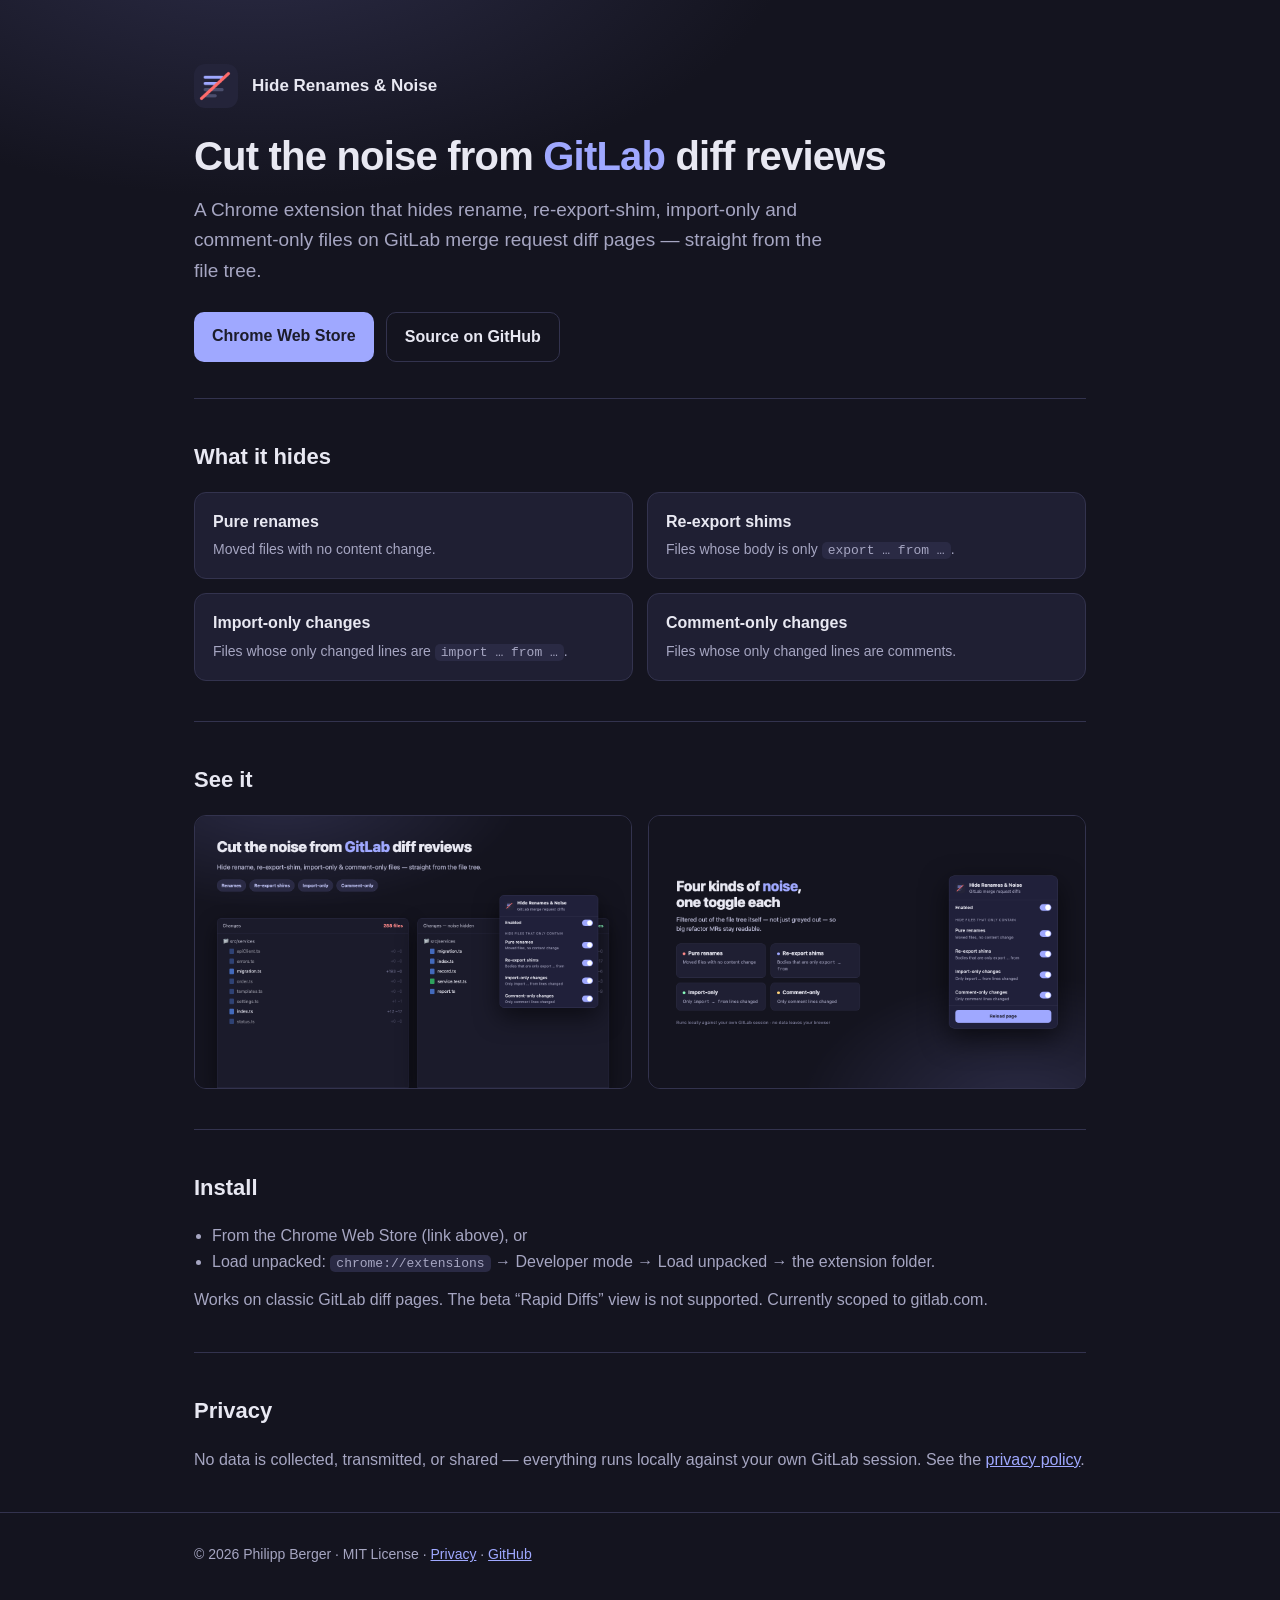
==== docs/index.html @ d686f9ab "docs: add GitHub Pages site (landing + privacy policy) Hosts the homepage and the privacy policy for" ====
<!DOCTYPE html>
<html lang="en">
  <head>
    <meta charset="utf-8" />
    <meta name="viewport" content="width=device-width, initial-scale=1" />
    <title>GitLab Diff: Hide Renames, Shims &amp; Noise</title>
    <meta name="description" content="Chrome extension that hides rename, re-export-shim, import-only and comment-only files on GitLab merge request diff pages." />
    <style>
      :root { --bg:#14141f; --panel:#1f1f33; --line:#33334e; --text:#e8e8f2; --muted:#a6a6c2; --accent:#9fa8ff; }
      * { box-sizing: border-box; margin: 0; padding: 0; }
      body { background: var(--bg); color: var(--text); font: 16px/1.6 -apple-system, BlinkMacSystemFont, 'Segoe UI', Roboto, sans-serif; }
      a { color: var(--accent); }
      .wrap { max-width: 940px; margin: 0 auto; padding: 0 24px; }
      header { padding: 64px 0 36px; background: radial-gradient(900px 460px at 20% -20%, #2c2c47 0%, var(--bg) 60%); }
      .brand { display: flex; align-items: center; gap: 14px; }
      .brand img { width: 44px; height: 44px; border-radius: 11px; }
      .brand .n { font-weight: 700; font-size: 17px; }
      h1 { margin-top: 26px; font-size: 40px; font-weight: 800; letter-spacing: -0.02em; line-height: 1.12; }
      h1 .hl { color: var(--accent); }
      .lead { margin-top: 16px; font-size: 19px; color: var(--muted); max-width: 640px; }
      .cta { margin-top: 26px; display: flex; gap: 12px; flex-wrap: wrap; }
      .btn { display: inline-block; padding: 11px 18px; border-radius: 10px; font-weight: 700; text-decoration: none; }
      .btn.primary { background: var(--accent); color: #1c1c2b; }
      .btn.ghost { border: 1px solid var(--line); color: var(--text); }
      section { padding: 40px 0; border-top: 1px solid var(--line); }
      h2 { font-size: 22px; font-weight: 700; margin-bottom: 18px; }
      .grid { display: grid; grid-template-columns: 1fr 1fr; gap: 14px; }
      .card { background: var(--panel); border: 1px solid var(--line); border-radius: 12px; padding: 16px 18px; }
      .card .t { font-weight: 700; }
      .card .d { color: var(--muted); font-size: 14px; margin-top: 4px; }
      .shots { display: grid; grid-template-columns: 1fr 1fr; gap: 16px; }
      .shots img { width: 100%; border-radius: 12px; border: 1px solid var(--line); }
      ul { margin: 0 0 0 18px; color: var(--muted); }
      footer { padding: 30px 0 60px; color: var(--muted); font-size: 14px; border-top: 1px solid var(--line); }
      code { background: #2a2a44; padding: 1px 6px; border-radius: 5px; font-size: 13px; }
      @media (max-width: 720px) { .grid, .shots { grid-template-columns: 1fr; } h1 { font-size: 31px; } }
    </style>
  </head>
  <body>
    <header>
      <div class="wrap">
        <div class="brand"><img src="assets/icon-128.png" alt="" /><span class="n">Hide Renames &amp; Noise</span></div>
        <h1>Cut the noise from <span class="hl">GitLab</span> diff reviews</h1>
        <p class="lead">A Chrome extension that hides rename, re-export-shim, import-only and comment-only files on GitLab merge request diff pages — straight from the file tree.</p>
        <div class="cta">
          <a class="btn primary" href="https://chromewebstore.google.com/">Chrome Web Store</a>
          <a class="btn ghost" href="https://github.com/philipp-berger/gitlab-diff-hide-noise">Source on GitHub</a>
        </div>
      </div>
    </header>

    <div class="wrap">
      <section>
        <h2>What it hides</h2>
        <div class="grid">
          <div class="card"><div class="t">Pure renames</div><div class="d">Moved files with no content change.</div></div>
          <div class="card"><div class="t">Re-export shims</div><div class="d">Files whose body is only <code>export … from …</code>.</div></div>
          <div class="card"><div class="t">Import-only changes</div><div class="d">Files whose only changed lines are <code>import … from …</code>.</div></div>
          <div class="card"><div class="t">Comment-only changes</div><div class="d">Files whose only changed lines are comments.</div></div>
        </div>
      </section>

      <section>
        <h2>See it</h2>
        <div class="shots">
          <img src="assets/screenshot-1-before-after.png" alt="Before and after the file tree is filtered" />
          <img src="assets/screenshot-2-categories.png" alt="Popup with the four toggle categories" />
        </div>
      </section>

      <section>
        <h2>Install</h2>
        <ul>
          <li>From the Chrome Web Store (link above), or</li>
          <li>Load unpacked: <code>chrome://extensions</code> → Developer mode → Load unpacked → the extension folder.</li>
        </ul>
        <p style="margin-top:12px;color:var(--muted)">Works on classic GitLab diff pages. The beta “Rapid Diffs” view is not supported. Currently scoped to gitlab.com.</p>
      </section>

      <section>
        <h2>Privacy</h2>
        <p style="color:var(--muted)">No data is collected, transmitted, or shared — everything runs locally against your own GitLab session. See the <a href="privacy.html">privacy policy</a>.</p>
      </section>
    </div>

    <footer>
      <div class="wrap">© 2026 Philipp Berger · MIT License · <a href="privacy.html">Privacy</a> · <a href="https://github.com/philipp-berger/gitlab-diff-hide-noise">GitHub</a></div>
    </footer>
  </body>
</html>
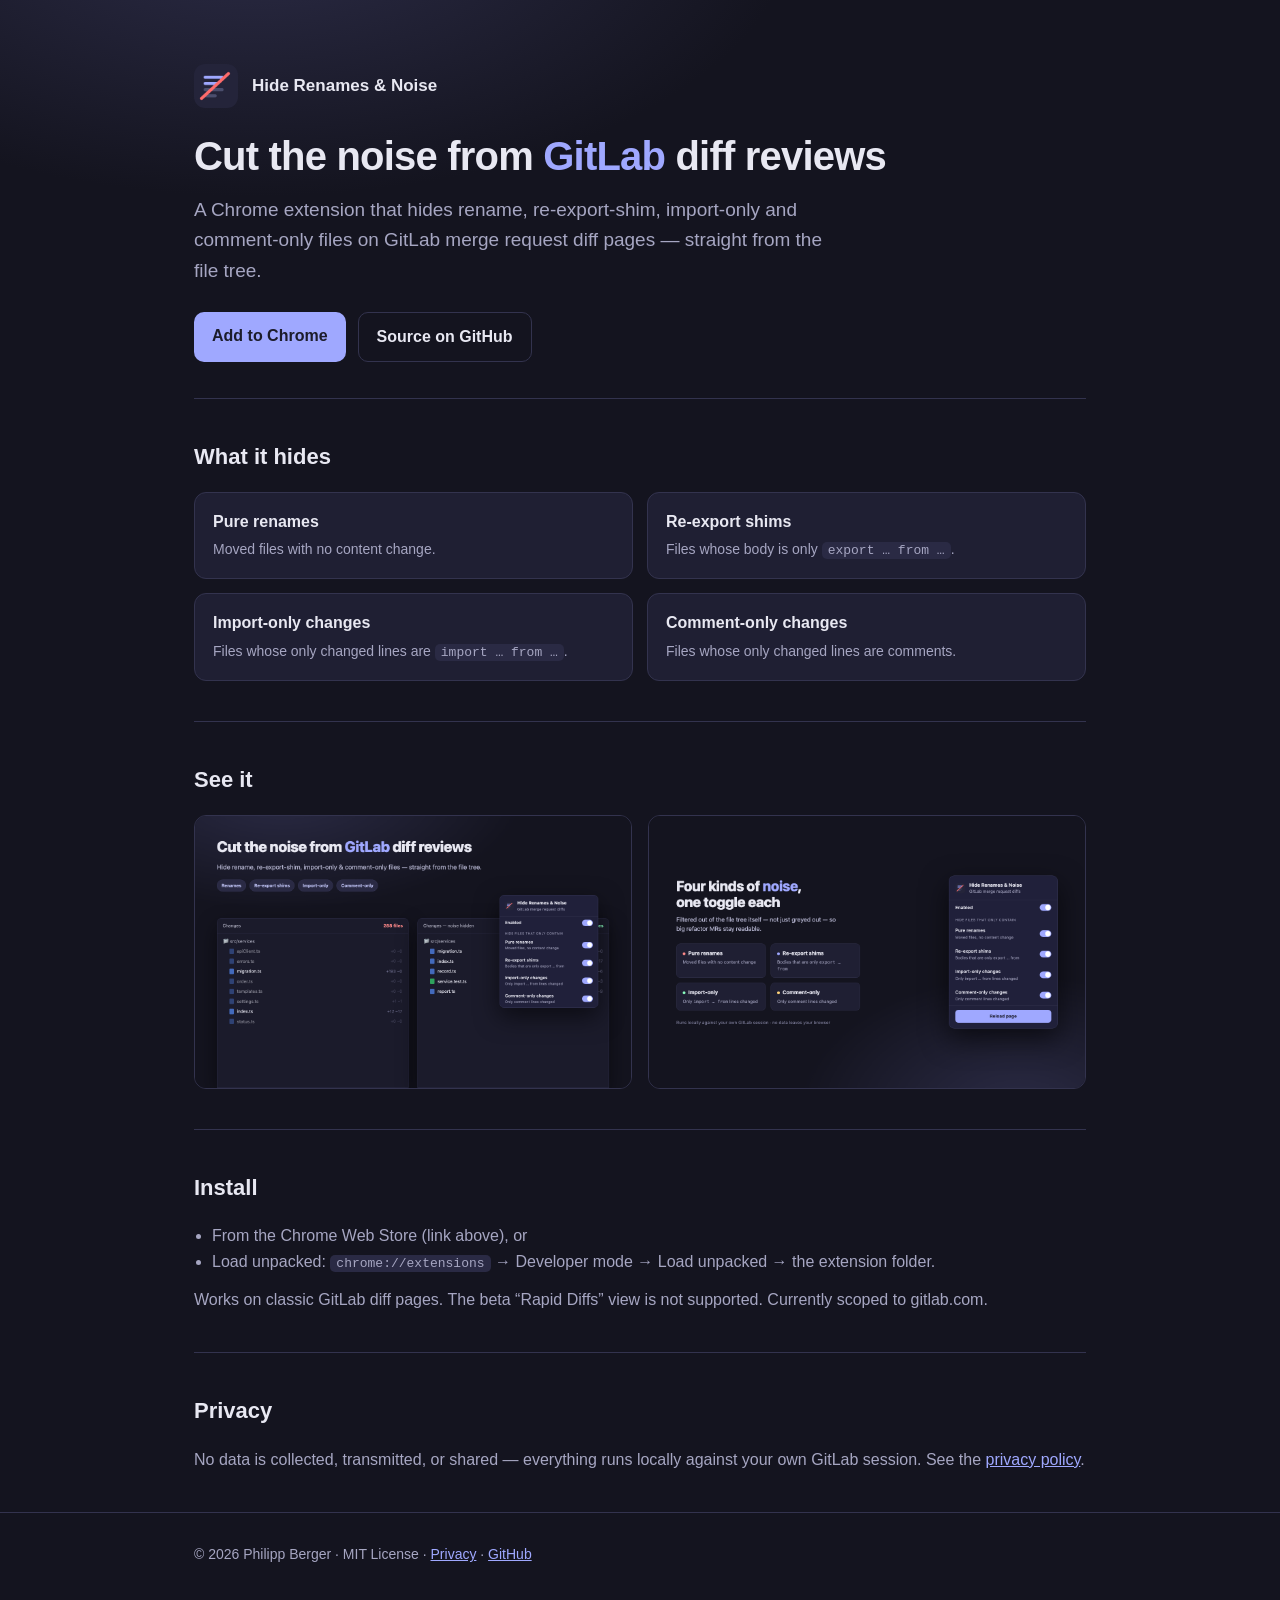
==== commit 1c55289e: "docs: link live Chrome Web Store listing Co-Authored-By: Claude Opus 4.8 (1M context) <noreply@anthr" ====
--- a/docs/index.html
+++ b/docs/index.html
@@ -43,7 +43,7 @@
         <h1>Cut the noise from <span class="hl">GitLab</span> diff reviews</h1>
         <p class="lead">A Chrome extension that hides rename, re-export-shim, import-only and comment-only files on GitLab merge request diff pages — straight from the file tree.</p>
         <div class="cta">
-          <a class="btn primary" href="https://chromewebstore.google.com/">Chrome Web Store</a>
+          <a class="btn primary" href="https://chromewebstore.google.com/detail/eniojjdflkcolkgahamgnfldoobfghnm">Add to Chrome</a>
           <a class="btn ghost" href="https://github.com/philipp-berger/gitlab-diff-hide-noise">Source on GitHub</a>
         </div>
       </div>
